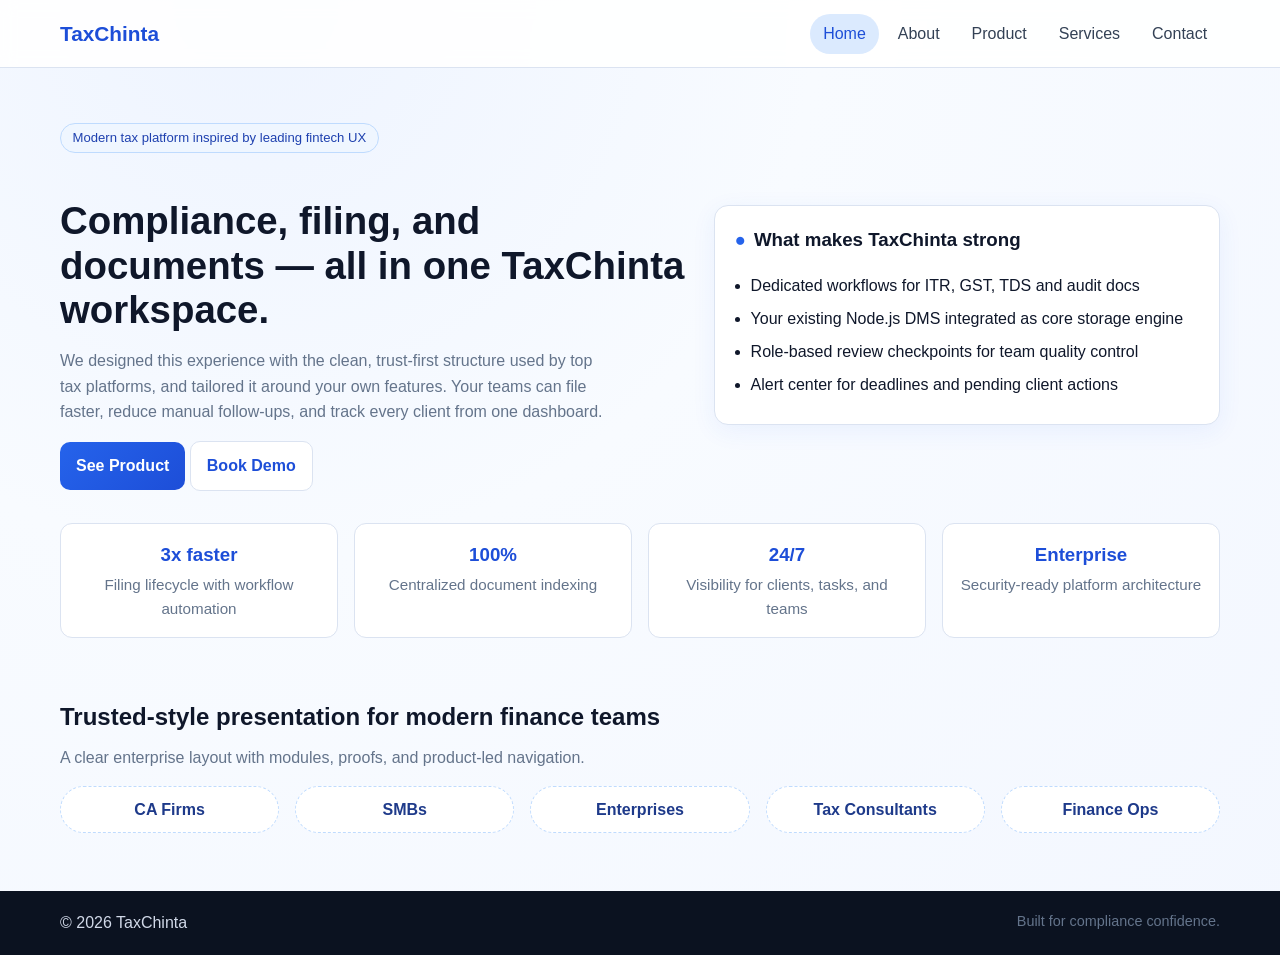
==== index.html @ d022ec93 "Redesign TaxChinta site with ClearTax-inspired modern layout and stronger product framing" ====
<!DOCTYPE html>
<html lang="en">
<head>
  <meta charset="UTF-8" />
  <meta name="viewport" content="width=device-width, initial-scale=1.0" />
  <title>TaxChinta | AI-Powered Tax & Compliance Platform</title>
  <link rel="stylesheet" href="styles.css" />
</head>
<body>
  <header>
    <div class="container nav">
      <a class="brand" href="index.html">TaxChinta</a>
      <nav class="nav-links">
        <a data-nav href="index.html">Home</a>
        <a data-nav href="about.html">About</a>
        <a data-nav href="product.html">Product</a>
        <a data-nav href="services.html">Services</a>
        <a data-nav href="contact.html">Contact</a>
      </nav>
    </div>
  </header>

  <main>
    <section class="hero">
      <div class="container hero-grid">
        <div>
          <span class="badge">Modern tax platform inspired by leading fintech UX</span>
          <h1>Compliance, filing, and documents — all in one TaxChinta workspace.</h1>
          <p class="subtext">
            We designed this experience with the clean, trust-first structure used by top tax platforms,
            and tailored it around your own features. Your teams can file faster, reduce manual follow-ups,
            and track every client from one dashboard.
          </p>
          <p>
            <a class="btn btn-primary" href="product.html">See Product</a>
            <a class="btn btn-light" href="contact.html">Book Demo</a>
          </p>
        </div>
        <div class="card">
          <h3 class="feature-title">What makes TaxChinta strong</h3>
          <ul class="checklist">
            <li>Dedicated workflows for ITR, GST, TDS and audit docs</li>
            <li>Your existing Node.js DMS integrated as core storage engine</li>
            <li>Role-based review checkpoints for team quality control</li>
            <li>Alert center for deadlines and pending client actions</li>
          </ul>
        </div>
      </div>
      <div class="container kpi-grid">
        <article class="kpi">
          <h3>3x faster</h3>
          <p>Filing lifecycle with workflow automation</p>
        </article>
        <article class="kpi">
          <h3>100%</h3>
          <p>Centralized document indexing</p>
        </article>
        <article class="kpi">
          <h3>24/7</h3>
          <p>Visibility for clients, tasks, and teams</p>
        </article>
        <article class="kpi">
          <h3>Enterprise</h3>
          <p>Security-ready platform architecture</p>
        </article>
      </div>
    </section>

    <section class="section">
      <div class="container">
        <h2>Trusted-style presentation for modern finance teams</h2>
        <p class="lead">A clear enterprise layout with modules, proofs, and product-led navigation.</p>
        <div class="logo-grid">
          <div class="logo-pill">CA Firms</div>
          <div class="logo-pill">SMBs</div>
          <div class="logo-pill">Enterprises</div>
          <div class="logo-pill">Tax Consultants</div>
          <div class="logo-pill">Finance Ops</div>
        </div>
      </div>
    </section>
  </main>

  <footer>
    <div class="container footer-inner">
      <div>© 2026 TaxChinta</div>
      <div class="mini">Built for compliance confidence.</div>
    </div>
  </footer>
  <script src="script.js"></script>
</body>
</html>
---- styles.css ----
:root {
  --bg: #f3f7ff;
  --surface: #ffffff;
  --text: #0f172a;
  --muted: #64748b;
  --primary: #2563eb;
  --primary-dark: #1d4ed8;
  --primary-soft: #dbeafe;
  --border: #dbe3f1;
  --success: #16a34a;
  --radius: 14px;
}

* { box-sizing: border-box; }
html, body { margin: 0; padding: 0; }
body {
  font-family: Inter, "Segoe UI", Roboto, Arial, sans-serif;
  color: var(--text);
  background: radial-gradient(circle at 20% 0%, #eef4ff 0%, #f8fbff 40%, #f3f7ff 100%);
  line-height: 1.6;
}

a { color: inherit; text-decoration: none; }

.container {
  width: min(1160px, 92%);
  margin: 0 auto;
}

header {
  position: sticky;
  top: 0;
  z-index: 50;
  backdrop-filter: blur(8px);
  background: rgba(255, 255, 255, 0.88);
  border-bottom: 1px solid var(--border);
}

.nav {
  display: flex;
  align-items: center;
  justify-content: space-between;
  gap: 1rem;
  padding: 0.85rem 0;
}

.brand {
  font-weight: 800;
  font-size: 1.3rem;
  color: var(--primary-dark);
}

.nav-links {
  display: flex;
  align-items: center;
  gap: 0.4rem;
  flex-wrap: wrap;
}

.nav-links a {
  padding: 0.45rem 0.8rem;
  border-radius: 999px;
  color: #334155;
  font-weight: 500;
}

.nav-links a:hover,
.nav-links a.active {
  background: var(--primary-soft);
  color: var(--primary-dark);
}

.btn {
  display: inline-flex;
  align-items: center;
  gap: 0.35rem;
  border: none;
  border-radius: 10px;
  padding: 0.7rem 1rem;
  font-weight: 700;
  cursor: pointer;
}

.btn-primary {
  background: linear-gradient(135deg, var(--primary), var(--primary-dark));
  color: #fff;
}

.btn-light {
  background: #fff;
  color: var(--primary-dark);
  border: 1px solid var(--border);
}

.hero { padding: 3.4rem 0 2.1rem; }

.hero-grid {
  display: grid;
  grid-template-columns: 1.25fr 1fr;
  gap: 1.4rem;
  align-items: center;
}

.hero h1 {
  font-size: clamp(1.9rem, 3vw, 2.9rem);
  line-height: 1.15;
  margin-bottom: 0.8rem;
}

.subtext {
  color: var(--muted);
  max-width: 62ch;
}

.badge {
  display: inline-block;
  border: 1px solid #bfdbfe;
  background: #eff6ff;
  color: #1e40af;
  border-radius: 999px;
  padding: 0.24rem 0.72rem;
  font-size: 0.82rem;
  margin-bottom: 0.9rem;
}

.card {
  background: var(--surface);
  border: 1px solid var(--border);
  border-radius: var(--radius);
  padding: 1.2rem;
  box-shadow: 0 6px 24px rgba(37, 99, 235, 0.07);
}

.kpi-grid,
.grid-2,
.grid-3,
.logo-grid {
  display: grid;
  gap: 1rem;
}

.kpi-grid { grid-template-columns: repeat(4, minmax(0, 1fr)); margin-top: 1rem; }
.grid-2 { grid-template-columns: repeat(2, minmax(0, 1fr)); }
.grid-3 { grid-template-columns: repeat(3, minmax(0, 1fr)); }
.logo-grid { grid-template-columns: repeat(5, minmax(0, 1fr)); }

.kpi {
  background: #fff;
  border: 1px solid var(--border);
  border-radius: 12px;
  padding: 1rem;
  text-align: center;
}

.kpi h3 { margin: 0; color: var(--primary-dark); }
.kpi p { margin: 0.2rem 0 0; color: var(--muted); font-size: 0.95rem; }

.section { padding: 1.6rem 0; }
.section h2 { margin: 0 0 0.55rem; }
.section p.lead { margin-top: 0; color: var(--muted); }

.logo-pill {
  border: 1px dashed #bfdbfe;
  color: #1e3a8a;
  border-radius: 999px;
  padding: 0.6rem;
  text-align: center;
  background: #fff;
  font-weight: 600;
}

.checklist {
  margin: 0;
  padding-left: 1rem;
}

.checklist li { margin-bottom: 0.45rem; }

.feature-title {
  display: flex;
  align-items: center;
  gap: 0.5rem;
  margin-top: 0;
}

.feature-title::before {
  content: "●";
  color: var(--primary);
}

.contact-item { margin: 0.35rem 0; }

input, textarea, select {
  width: 100%;
  padding: 0.68rem;
  border-radius: 10px;
  border: 1px solid var(--border);
  font: inherit;
}

label {
  display: block;
  margin-bottom: 0.3rem;
  font-weight: 600;
}

.form-group { margin-bottom: 0.75rem; }
textarea { min-height: 120px; }

footer {
  margin-top: 2rem;
  background: #0b1220;
  color: #d1d9e8;
  padding: 1.2rem 0;
}

.footer-inner {
  display: flex;
  justify-content: space-between;
  gap: 1rem;
  flex-wrap: wrap;
}

.mini { font-size: 0.9rem; color: var(--muted); }

@media (max-width: 900px) {
  .hero-grid, .grid-2, .grid-3, .kpi-grid, .logo-grid {
    grid-template-columns: 1fr;
  }
}
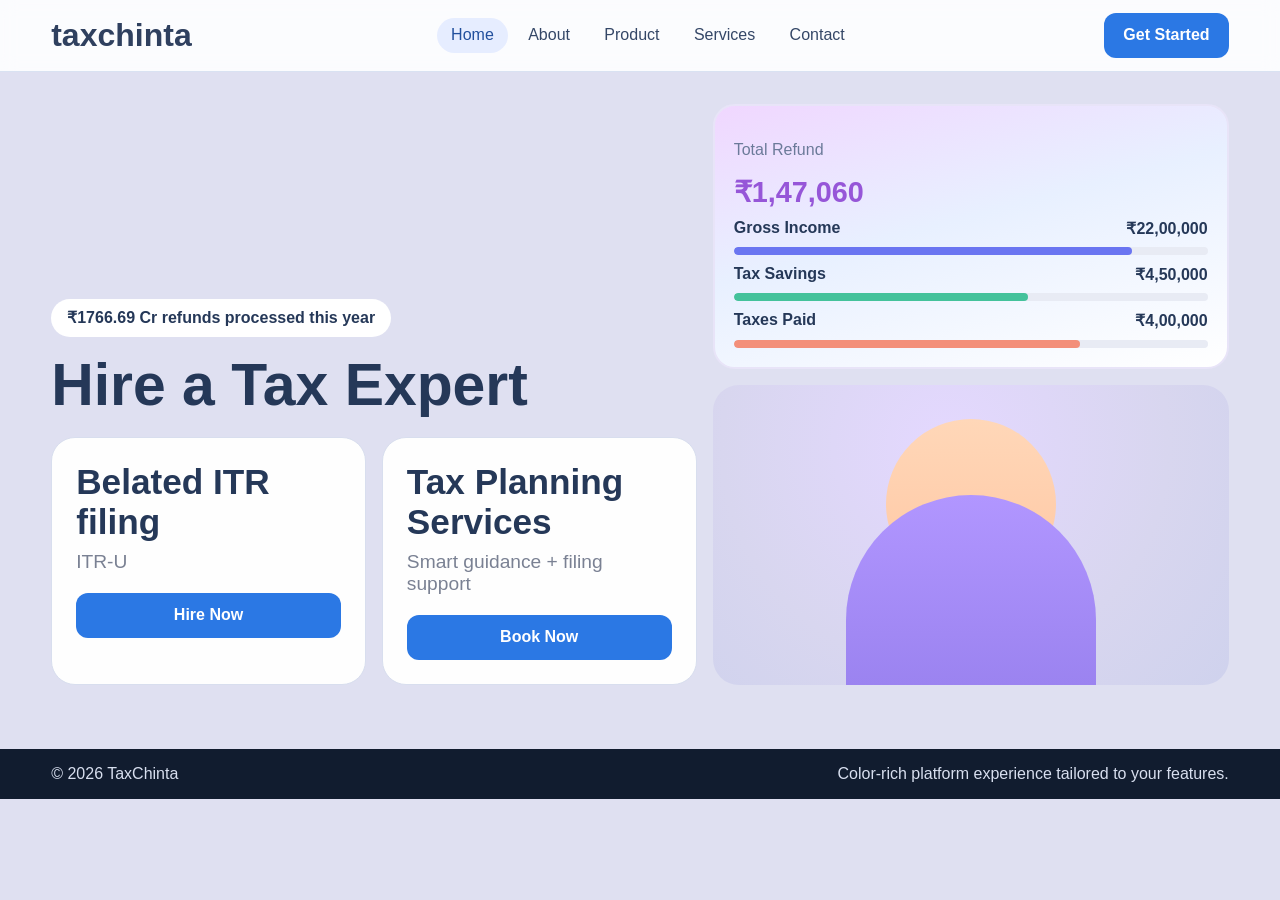
==== commit df75c5a2: "Restyle TaxChinta with colorful ClearTax-like hero and page theme palettes" ====
--- a/index.html
+++ b/index.html
@@ -3,13 +3,13 @@
 <head>
   <meta charset="UTF-8" />
   <meta name="viewport" content="width=device-width, initial-scale=1.0" />
-  <title>TaxChinta | AI-Powered Tax & Compliance Platform</title>
+  <title>TaxChinta | Home</title>
   <link rel="stylesheet" href="styles.css" />
 </head>
-<body>
+<body class="page-home">
   <header>
     <div class="container nav">
-      <a class="brand" href="index.html">TaxChinta</a>
+      <a class="brand" href="index.html">taxchinta</a>
       <nav class="nav-links">
         <a data-nav href="index.html">Home</a>
         <a data-nav href="about.html">About</a>
@@ -17,74 +17,50 @@
         <a data-nav href="services.html">Services</a>
         <a data-nav href="contact.html">Contact</a>
       </nav>
+      <a class="btn btn-primary" href="contact.html">Get Started</a>
     </div>
   </header>
 
-  <main>
-    <section class="hero">
-      <div class="container hero-grid">
-        <div>
-          <span class="badge">Modern tax platform inspired by leading fintech UX</span>
-          <h1>Compliance, filing, and documents — all in one TaxChinta workspace.</h1>
-          <p class="subtext">
-            We designed this experience with the clean, trust-first structure used by top tax platforms,
-            and tailored it around your own features. Your teams can file faster, reduce manual follow-ups,
-            and track every client from one dashboard.
-          </p>
-          <p>
-            <a class="btn btn-primary" href="product.html">See Product</a>
-            <a class="btn btn-light" href="contact.html">Book Demo</a>
-          </p>
+  <main class="hero">
+    <div class="container hero-grid">
+      <section>
+        <span class="pill">₹1766.69 Cr refunds processed this year</span>
+        <h1>Hire a Tax Expert</h1>
+
+        <div class="service-tiles">
+          <article class="tile">
+            <h3>Belated ITR filing</h3>
+            <p>ITR-U</p>
+            <a class="btn btn-primary" href="product.html">Hire Now</a>
+          </article>
+          <article class="tile">
+            <h3>Tax Planning Services</h3>
+            <p>Smart guidance + filing support</p>
+            <a class="btn btn-primary" href="contact.html">Book Now</a>
+          </article>
         </div>
-        <div class="card">
-          <h3 class="feature-title">What makes TaxChinta strong</h3>
-          <ul class="checklist">
-            <li>Dedicated workflows for ITR, GST, TDS and audit docs</li>
-            <li>Your existing Node.js DMS integrated as core storage engine</li>
-            <li>Role-based review checkpoints for team quality control</li>
-            <li>Alert center for deadlines and pending client actions</li>
-          </ul>
+      </section>
+
+      <section>
+        <div class="summary-panel">
+          <p class="subtext">Total Refund</p>
+          <h4>₹1,47,060</h4>
+          <div class="mini-row"><span>Gross Income</span><span>₹22,00,000</span></div>
+          <div class="progress"><span class="p1"></span></div>
+          <div class="mini-row"><span>Tax Savings</span><span>₹4,50,000</span></div>
+          <div class="progress"><span class="p2"></span></div>
+          <div class="mini-row"><span>Taxes Paid</span><span>₹4,00,000</span></div>
+          <div class="progress"><span class="p3"></span></div>
         </div>
-      </div>
-      <div class="container kpi-grid">
-        <article class="kpi">
-          <h3>3x faster</h3>
-          <p>Filing lifecycle with workflow automation</p>
-        </article>
-        <article class="kpi">
-          <h3>100%</h3>
-          <p>Centralized document indexing</p>
-        </article>
-        <article class="kpi">
-          <h3>24/7</h3>
-          <p>Visibility for clients, tasks, and teams</p>
-        </article>
-        <article class="kpi">
-          <h3>Enterprise</h3>
-          <p>Security-ready platform architecture</p>
-        </article>
-      </div>
-    </section>
-
-    <section class="section">
-      <div class="container">
-        <h2>Trusted-style presentation for modern finance teams</h2>
-        <p class="lead">A clear enterprise layout with modules, proofs, and product-led navigation.</p>
-        <div class="logo-grid">
-          <div class="logo-pill">CA Firms</div>
-          <div class="logo-pill">SMBs</div>
-          <div class="logo-pill">Enterprises</div>
-          <div class="logo-pill">Tax Consultants</div>
-          <div class="logo-pill">Finance Ops</div>
-        </div>
-      </div>
-    </section>
+        <div class="person-block" aria-label="Hero illustration"></div>
+      </section>
+    </div>
   </main>
 
   <footer>
     <div class="container footer-inner">
       <div>© 2026 TaxChinta</div>
-      <div class="mini">Built for compliance confidence.</div>
+      <div>Color-rich platform experience tailored to your features.</div>
     </div>
   </footer>
   <script src="script.js"></script>
--- a/styles.css
+++ b/styles.css
@@ -1,14 +1,11 @@
 :root {
-  --bg: #f3f7ff;
+  --text: #253858;
+  --muted: #6b7a99;
+  --primary: #2b78e4;
+  --primary-dark: #1f63c3;
+  --border: #d9e2f2;
   --surface: #ffffff;
-  --text: #0f172a;
-  --muted: #64748b;
-  --primary: #2563eb;
-  --primary-dark: #1d4ed8;
-  --primary-soft: #dbeafe;
-  --border: #dbe3f1;
-  --success: #16a34a;
-  --radius: 14px;
+  --radius: 18px;
 }
 
 * { box-sizing: border-box; }
@@ -16,204 +13,164 @@
 body {
   font-family: Inter, "Segoe UI", Roboto, Arial, sans-serif;
   color: var(--text);
-  background: radial-gradient(circle at 20% 0%, #eef4ff 0%, #f8fbff 40%, #f3f7ff 100%);
-  line-height: 1.6;
+  background: #f6f8fc;
 }
 
+body.page-home { background: #dfe0f1; }
+body.page-about { background: #eef8ff; }
+body.page-product { background: #f3f0ff; }
+body.page-services { background: #f4fbf5; }
+body.page-contact { background: #fff8f1; }
+
 a { color: inherit; text-decoration: none; }
-
-.container {
-  width: min(1160px, 92%);
-  margin: 0 auto;
-}
+.container { width: min(1180px, 92%); margin: 0 auto; }
 
 header {
   position: sticky;
   top: 0;
-  z-index: 50;
+  z-index: 30;
+  background: rgba(255, 255, 255, 0.88);
   backdrop-filter: blur(8px);
-  background: rgba(255, 255, 255, 0.88);
   border-bottom: 1px solid var(--border);
 }
-
 .nav {
   display: flex;
+  justify-content: space-between;
   align-items: center;
-  justify-content: space-between;
-  gap: 1rem;
-  padding: 0.85rem 0;
+  padding: 0.8rem 0;
 }
-
-.brand {
-  font-weight: 800;
-  font-size: 1.3rem;
-  color: var(--primary-dark);
-}
-
-.nav-links {
-  display: flex;
-  align-items: center;
-  gap: 0.4rem;
-  flex-wrap: wrap;
-}
-
+.brand { font-size: 2rem; font-weight: 800; color: #2f405f; }
+.nav-links { display: flex; gap: 0.35rem; flex-wrap: wrap; }
 .nav-links a {
-  padding: 0.45rem 0.8rem;
+  padding: 0.55rem 0.9rem;
   border-radius: 999px;
-  color: #334155;
+  color: #344767;
   font-weight: 500;
 }
-
-.nav-links a:hover,
-.nav-links a.active {
-  background: var(--primary-soft);
-  color: var(--primary-dark);
+.nav-links a.active, .nav-links a:hover {
+  background: #e6edff;
+  color: #214f9d;
 }
 
 .btn {
-  display: inline-flex;
-  align-items: center;
-  gap: 0.35rem;
+  display: inline-block;
   border: none;
-  border-radius: 10px;
-  padding: 0.7rem 1rem;
+  border-radius: 12px;
+  padding: 0.85rem 1.2rem;
   font-weight: 700;
   cursor: pointer;
 }
+.btn-primary { background: var(--primary); color: #fff; }
+.btn-primary:hover { background: var(--primary-dark); }
+.btn-light { background: #fff; color: #2f4a77; border: 1px solid var(--border); }
 
-.btn-primary {
-  background: linear-gradient(135deg, var(--primary), var(--primary-dark));
-  color: #fff;
-}
-
-.btn-light {
-  background: #fff;
-  color: var(--primary-dark);
-  border: 1px solid var(--border);
-}
-
-.hero { padding: 3.4rem 0 2.1rem; }
-
+.hero { padding: 2rem 0 2.5rem; }
 .hero-grid {
   display: grid;
   grid-template-columns: 1.25fr 1fr;
-  gap: 1.4rem;
-  align-items: center;
+  gap: 1rem;
+  align-items: end;
 }
 
-.hero h1 {
-  font-size: clamp(1.9rem, 3vw, 2.9rem);
-  line-height: 1.15;
-  margin-bottom: 0.8rem;
-}
-
-.subtext {
-  color: var(--muted);
-  max-width: 62ch;
-}
-
-.badge {
+.pill {
   display: inline-block;
-  border: 1px solid #bfdbfe;
-  background: #eff6ff;
-  color: #1e40af;
+  background: #fff;
   border-radius: 999px;
-  padding: 0.24rem 0.72rem;
-  font-size: 0.82rem;
-  margin-bottom: 0.9rem;
-}
-
-.card {
-  background: var(--surface);
-  border: 1px solid var(--border);
-  border-radius: var(--radius);
-  padding: 1.2rem;
-  box-shadow: 0 6px 24px rgba(37, 99, 235, 0.07);
-}
-
-.kpi-grid,
-.grid-2,
-.grid-3,
-.logo-grid {
-  display: grid;
-  gap: 1rem;
-}
-
-.kpi-grid { grid-template-columns: repeat(4, minmax(0, 1fr)); margin-top: 1rem; }
-.grid-2 { grid-template-columns: repeat(2, minmax(0, 1fr)); }
-.grid-3 { grid-template-columns: repeat(3, minmax(0, 1fr)); }
-.logo-grid { grid-template-columns: repeat(5, minmax(0, 1fr)); }
-
-.kpi {
-  background: #fff;
-  border: 1px solid var(--border);
-  border-radius: 12px;
-  padding: 1rem;
-  text-align: center;
-}
-
-.kpi h3 { margin: 0; color: var(--primary-dark); }
-.kpi p { margin: 0.2rem 0 0; color: var(--muted); font-size: 0.95rem; }
-
-.section { padding: 1.6rem 0; }
-.section h2 { margin: 0 0 0.55rem; }
-.section p.lead { margin-top: 0; color: var(--muted); }
-
-.logo-pill {
-  border: 1px dashed #bfdbfe;
-  color: #1e3a8a;
-  border-radius: 999px;
-  padding: 0.6rem;
-  text-align: center;
-  background: #fff;
+  padding: 0.6rem 1rem;
   font-weight: 600;
 }
 
-.checklist {
-  margin: 0;
-  padding-left: 1rem;
+h1 { font-size: clamp(2rem, 4.6vw, 4rem); margin: 1rem 0; line-height: 1.1; }
+.subtext { color: var(--muted); max-width: 62ch; }
+
+.card {
+  background: #fff;
+  border: 1px solid var(--border);
+  border-radius: var(--radius);
+  padding: 1.25rem;
 }
 
+.service-tiles { display: grid; grid-template-columns: repeat(2, minmax(0,1fr)); gap: 1rem; margin-top: 1.2rem; }
+.tile {
+  background: #fefefe;
+  border-radius: 24px;
+  padding: 1.5rem;
+  border: 1px solid #d8deee;
+}
+.tile h3 { font-size: 2.2rem; margin: 0 0 0.6rem; }
+.tile p { color: #7a8193; font-size: 1.2rem; margin-top: 0; }
+.tile .btn { width: 100%; text-align: center; }
+
+.summary-panel {
+  background: linear-gradient(165deg, #f0d7ff 0%, #e8f0ff 45%, #ffffff 100%);
+  border-radius: 22px;
+  border: 2px solid #e8e4f8;
+  padding: 1.2rem;
+  margin-bottom: 1rem;
+}
+.summary-panel h4 { margin: 0 0 0.4rem; font-size: 1.8rem; color: #9656d8; }
+.mini-row { display: flex; justify-content: space-between; font-weight: 600; margin: 0.6rem 0; }
+
+.progress { height: 8px; border-radius: 10px; background: #e8ebf4; overflow: hidden; }
+.progress > span { display: block; height: 100%; border-radius: inherit; }
+.p1 { width: 84%; background: #6a75f1; }
+.p2 { width: 62%; background: #44c29b; }
+.p3 { width: 73%; background: #f38f7a; }
+
+.person-block {
+  min-height: 300px;
+  border-radius: 26px;
+  background: radial-gradient(circle at 45% 20%, #e4d8ff, #d8d6ef 60%, #cfd2ed 100%);
+  display: flex;
+  align-items: flex-end;
+  justify-content: center;
+  position: relative;
+  overflow: hidden;
+}
+.person-block::before {
+  content: "";
+  width: 170px;
+  height: 170px;
+  border-radius: 999px;
+  background: linear-gradient(180deg, #ffd7b8, #ffc7a3);
+  position: absolute;
+  bottom: 96px;
+}
+.person-block::after {
+  content: "";
+  width: 250px;
+  height: 190px;
+  border-radius: 140px 140px 0 0;
+  background: linear-gradient(180deg, #b196ff, #9b83f0);
+  position: absolute;
+  bottom: 0;
+}
+
+.section { padding: 1.5rem 0; }
+.grid-2 { display: grid; grid-template-columns: repeat(2, minmax(0,1fr)); gap: 1rem; }
+.grid-3 { display: grid; grid-template-columns: repeat(3, minmax(0,1fr)); gap: 1rem; }
+
+.feature-title { margin-top: 0; }
+.checklist { padding-left: 1rem; margin: 0; }
 .checklist li { margin-bottom: 0.45rem; }
 
-.feature-title {
-  display: flex;
-  align-items: center;
-  gap: 0.5rem;
-  margin-top: 0;
-}
-
-.feature-title::before {
-  content: "●";
-  color: var(--primary);
-}
-
-.contact-item { margin: 0.35rem 0; }
-
-input, textarea, select {
+input, textarea {
   width: 100%;
-  padding: 0.68rem;
+  border: 1px solid var(--border);
   border-radius: 10px;
-  border: 1px solid var(--border);
+  padding: 0.65rem;
   font: inherit;
 }
-
-label {
-  display: block;
-  margin-bottom: 0.3rem;
-  font-weight: 600;
-}
-
-.form-group { margin-bottom: 0.75rem; }
 textarea { min-height: 120px; }
+.form-group { margin-bottom: 0.8rem; }
+label { display: block; font-weight: 600; margin-bottom: 0.25rem; }
 
 footer {
-  margin-top: 2rem;
-  background: #0b1220;
-  color: #d1d9e8;
-  padding: 1.2rem 0;
+  margin-top: 1.5rem;
+  padding: 1rem 0;
+  background: #111c2f;
+  color: #d8dfef;
 }
-
 .footer-inner {
   display: flex;
   justify-content: space-between;
@@ -221,10 +178,7 @@
   flex-wrap: wrap;
 }
 
-.mini { font-size: 0.9rem; color: var(--muted); }
-
-@media (max-width: 900px) {
-  .hero-grid, .grid-2, .grid-3, .kpi-grid, .logo-grid {
-    grid-template-columns: 1fr;
-  }
+@media (max-width: 940px) {
+  .hero-grid, .service-tiles, .grid-2, .grid-3 { grid-template-columns: 1fr; }
+  h1 { font-size: 2.3rem; }
 }
